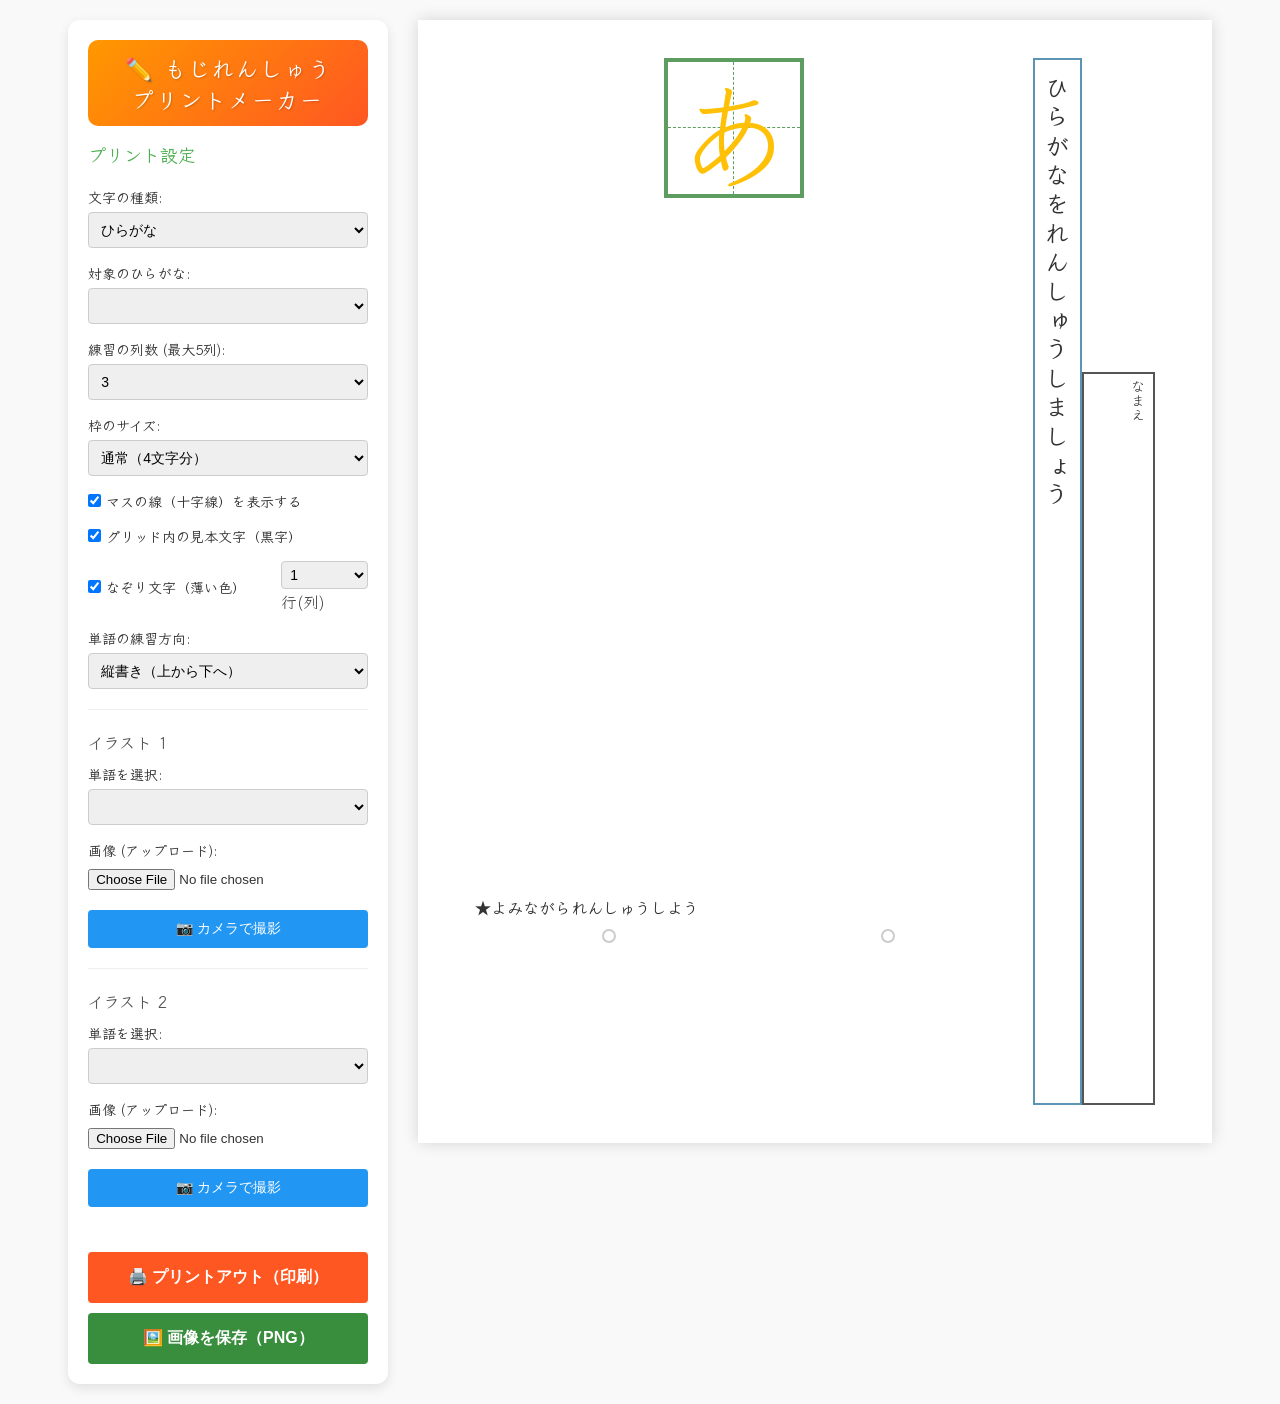
==== index.html @ fe20fd1c "fix: make PNG saving reliable on iPad" ====
<!DOCTYPE html>
<html lang="ja">
<head>
    <meta charset="UTF-8">
    <meta name="viewport" content="width=device-width, initial-scale=1.0">
    <title>ひらがな・カタカナ れんしゅうプリント作成ツール</title>
    <!-- Use Google Fonts for textbook-like appearance -->
    <link href="https://fonts.googleapis.com/css2?family=Klee+One:wght@400;600&display=swap" rel="stylesheet">
    <link rel="stylesheet" href="style.css">
</head>
<body>
    <!-- Mobile Settings Toggle Button -->
    <button id="mobile-settings-toggle" class="no-print" onclick="toggleMobileSettings()">⚙️</button>

    <!-- Control Panel -->
    <div id="control-panel" class="no-print">
        <button id="mobile-close-btn" onclick="toggleMobileSettings()" style="display:none;">✕ 設定を閉じる</button>
        <h1 class="app-title">✏️ もじれんしゅう<br>プリントメーカー</h1>
        <h2>プリント設定</h2>
        
        <div class="control-group">
            <label for="char-mode">文字の種類:</label>
            <select id="char-mode">
                <option value="hiragana" selected>ひらがな</option>
                <option value="katakana">カタカナ</option>
            </select>
        </div>

        <div class="control-group">
            <label for="target-char-select" id="target-char-label">対象のひらがな:</label>
            <select id="target-char-select"></select>
        </div>
        
        <div class="control-group">
            <label for="practice-cols">練習の列数 (最大5列):</label>
            <select id="practice-cols">
                <option value="1">1</option>
                <option value="2">2</option>
                <option value="3" selected>3</option>
                <option value="4">4</option>
                <option value="5">5</option>
            </select>
        </div>

        <div class="control-group">
            <label for="grid-size">枠のサイズ:</label>
            <select id="grid-size">
                <option value="normal" selected>通常（4文字分）</option>
                <option value="large">大きめ（2文字分）</option>
            </select>
        </div>

        <div class="control-group">
            <label><input type="checkbox" id="grid-style" checked> マスの線（十字線）を表示する</label>
        </div>

        <div class="control-group">
            <label><input type="checkbox" id="show-sample" checked> グリッド内の見本文字（黒字）</label>
        </div>
        <div class="control-group" style="display: flex; align-items: center; justify-content: space-between;">
            <label style="margin-bottom: 0;"><input type="checkbox" id="show-trace" checked> なぞり文字（薄い色）</label>
            <div>
                <select id="trace-cols" style="padding: 4px; border: 1px solid #ccc; border-radius: 4px; margin-right: 5px;">
                    <option value="1" selected>1</option>
                    <option value="2">2</option>
                    <option value="3">3</option>
                    <option value="4">4</option>
                    <option value="5">5</option>
                </select>行(列)
            </div>
        </div>

        <div class="control-group">
            <label for="practice-direction">単語の練習方向:</label>
            <select id="practice-direction">
                <option value="vertical" selected>縦書き（上から下へ）</option>
                <option value="horizontal">横書き（左から右へ）</option>
            </select>
        </div>
        
        <hr>
        
        <div class="word-group">
            <h3>イラスト 1</h3>
            <div class="control-group">
                <label>単語を選択:</label>
                <select id="word1-select"></select>
                <input type="text" id="word1-custom" maxlength="6" placeholder="ひらがな6文字まで" style="display:none; margin-top:5px;">
            </div>
            <div class="control-group">
                <label>画像 (アップロード):</label>
                <input type="file" id="image1-upload" accept="image/*">
            </div>
            <div class="control-group">
                <button class="camera-btn" data-target="1">📷 カメラで撮影</button>
            </div>
        </div>

        <hr>
        
        <div class="word-group">
            <h3>イラスト 2</h3>
            <div class="control-group">
                <label>単語を選択:</label>
                <select id="word2-select"></select>
                <input type="text" id="word2-custom" maxlength="6" placeholder="ひらがな6文字まで" style="display:none; margin-top:5px;">
            </div>
            <div class="control-group">
                <label>画像 (アップロード):</label>
                <input type="file" id="image2-upload" accept="image/*">
            </div>
            <div class="control-group">
                <button class="camera-btn" data-target="2">📷 カメラで撮影</button>
            </div>
        </div>
        
        <button id="print-btn" onclick="printViaImage()">🖨️ プリントアウト（印刷）</button>
        <button id="pdf-btn" onclick="exportImage()">🖼️ 画像を保存（PNG）</button>
    </div>

    <!-- Worksheet A4 Container -->
    <div class="page a4" id="worksheet">
        <div class="page-layout">
            
            <!-- Left Main Area -->
            <div class="main-content">
                <!-- Top Header: Big Character + Group -->
                <div class="top-section">
                    <div class="big-char-box">
                        <div class="big-char-grid-bg">
                            <div class="grid-line-h"></div>
                            <div class="grid-line-v"></div>
                        </div>
                        <span id="big-char">あ</span>
                    </div>
                    <div class="char-group" id="char-group-display">
                        <!-- Gen dynamic char group -->
                    </div>
                </div>
                
                <!-- Middle Practice Grids -->
                <div class="practice-grids-wrapper">
                    <!-- Dynamic -->
                    <div class="practice-grids-container" id="practice-grids-container"></div>
                </div>

                <!-- Bottom Words Area -->
                <div class="bottom-section">
                    <div class="instruction">★よみながられんしゅうしよう</div>
                    <div class="words-container">
                        <div class="word-item">
                            <img id="word1-img" src="" alt="">
                            <div class="word-practice-area" id="word1-practice"></div>
                        </div>
                        <div class="word-item">
                            <img id="word2-img" src="" alt="">
                            <div class="word-practice-area" id="word2-practice"></div>
                        </div>
                    </div>
                </div>
            </div>

            <!-- Right Sidebar Area -->
            <div class="sidebar">
                <div class="title-vertical" id="title-vertical">ひらがなをれんしゅうしましょう</div>
                <div class="name-box">
                    <div class="name-label">なまえ</div>
                </div>
            </div>
            
        </div>
    </div>

    <!-- Camera Modal Overlay -->
    <div id="camera-overlay" class="no-print" style="display:none;">
        <div class="camera-modal">
            <h3>写真を撮る</h3>
            <video id="live-video" autoplay playsinline></video>
            <div class="camera-controls">
                <button id="capture-btn">📸 撮影する</button>
                <button id="cancel-camera-btn">キャンセル</button>
            </div>
        </div>
    </div>
    
    <canvas id="camera-canvas" style="display:none;"></canvas>

    <script src="https://cdnjs.cloudflare.com/ajax/libs/html2canvas/1.4.1/html2canvas.min.js"></script>
    <script src="data.js"></script>
    <script src="script.js"></script>
</body>
</html>
---- style.css ----
:root {
    --primary-bg: #f9f9f9;
    --paper-bg: #fff;
    --grid-line-color: #5d9e60; /* Darkened from #8FCC90 to drastically improve dash visibility */
    --text-color: #333;
    --trace-color1: #a0c4ff;
    --trace-color2: #e1b382;
    --trace-color3: #c2c2c2;
    --grid-size: 70px; 
}

/* iPad向け画像保存ダイアログ */
.save-dialog-overlay {
    position: fixed;
    inset: 0;
    z-index: 100000;
    display: flex;
    align-items: center;
    justify-content: center;
    padding: 20px;
    background: rgba(0, 0, 0, 0.62);
    -webkit-overflow-scrolling: touch;
}

.save-dialog {
    width: min(620px, 100%);
    max-height: calc(100vh - 40px);
    max-height: calc(100dvh - 40px);
    overflow: auto;
    padding: 22px;
    border-radius: 18px;
    background: #fff;
    color: #333;
    text-align: center;
    box-shadow: 0 16px 50px rgba(0, 0, 0, 0.3);
}

.save-dialog h2 {
    margin: 0 0 10px;
}

.save-dialog p {
    line-height: 1.6;
}

.save-preview {
    display: block;
    width: auto;
    max-width: 100%;
    max-height: 42vh;
    margin: 16px auto;
    border: 1px solid #ccc;
    background: #fff;
    object-fit: contain;
    -webkit-touch-callout: default;
}

.save-dialog-actions {
    display: flex;
    flex-wrap: wrap;
    justify-content: center;
    gap: 10px;
}

.save-dialog-actions button {
    min-height: 48px;
    padding: 10px 18px;
    font-size: 16px;
    touch-action: manipulation;
}

.save-share-btn {
    background: #1976d2;
    color: #fff;
}

.save-status {
    min-height: 1.6em;
    margin-bottom: 0;
    color: #b33;
    font-weight: bold;
}

* {
    box-sizing: border-box;
    margin: 0;
    padding: 0;
}

body {
    background-color: var(--primary-bg);
    font-family: 'UD デジタル 教科書体 NK-B', 'UD Digi Kyokasho NK-B', 'UDDigiKyokashoN-B', 'Klee One', 'Yu Gothic', sans-serif;
    color: var(--text-color);
    display: flex;
    justify-content: center;
    align-items: flex-start;
    padding: 20px;
}

/* Control Panel */
#control-panel {
    background: white;
    padding: 20px;
    border-radius: 12px;
    box-shadow: 0 4px 12px rgba(0,0,0,0.1);
    width: 320px;
    margin-right: 30px;
    flex-shrink: 0;
    position: sticky;
    top: 20px;
}

.app-title {
    font-size: 22px;
    text-align: center;
    color: #fff;
    background: linear-gradient(135deg, #FF9800, #FF5722);
    padding: 12px 10px;
    border-radius: 10px;
    margin-bottom: 15px;
    line-height: 1.4;
    letter-spacing: 2px;
    text-shadow: 1px 1px 2px rgba(0,0,0,0.2);
}

#control-panel h2 {
    margin-bottom: 20px;
    font-size: 18px;
    color: #4CAF50;
}

#control-panel h3 {
    font-size: 16px;
    margin-bottom: 10px;
    color: #555;
}

.control-group {
    margin-bottom: 15px;
}

.control-group label {
    display: block;
    margin-bottom: 5px;
    font-size: 14px;
    font-weight: bold;
}

.control-group input[type="text"],
.control-group input[type="number"],
.control-group select {
    width: 100%;
    padding: 8px;
    border: 1px solid #ccc;
    border-radius: 4px;
    font-size: 14px;
}

hr {
    border: none;
    border-top: 1px solid #eee;
    margin: 20px 0;
}

button {
    background-color: #4CAF50;
    color: white;
    border: none;
    padding: 10px 15px;
    border-radius: 4px;
    cursor: pointer;
    font-size: 14px;
    width: 100%;
    margin-top: 5px;
    transition: background 0.2s;
}

button:hover {
    background-color: #45a049;
}

.camera-btn {
    background-color: #2196F3;
}
.camera-btn:hover { background-color: #1976D2; }

#print-btn {
    margin-top: 30px;
    font-size: 16px;
    font-weight: bold;
    padding: 15px;
    background-color: #FF5722;
}
#print-btn:hover { background-color: #E64A19; }

#pdf-btn {
    margin-top: 10px;
    font-size: 16px;
    font-weight: bold;
    padding: 15px;
    background-color: #388E3C;
}
#pdf-btn:hover { background-color: #2E7D32; }

/* A4 Page Setup */
.page.a4 {
    width: 210mm;
    height: 297mm;
    background: var(--paper-bg);
    box-shadow: 0 0 15px rgba(0,0,0,0.15);
    overflow: hidden;
    position: relative;
    flex-shrink: 0;
    transform-origin: top left;
    transform: scale(var(--worksheet-scale, 1));
    margin-bottom: calc(-297mm * (1 - var(--worksheet-scale, 1)));
    margin-right: calc(-210mm * (1 - var(--worksheet-scale, 1)));
}

.page-layout {
    display: flex;
    width: 100%;
    height: 100%;
    padding: 10mm 15mm 10mm 15mm;
}

/* Left Main Content */
.main-content {
    flex: 1;
    display: flex;
    flex-direction: column;
}

/* Header/Top Area */
.top-section {
    display: flex;
    align-items: flex-start;
    justify-content: center;
    margin-bottom: 15px;
}

.big-char-box {
    width: 140px;
    height: 140px;
    border: 4px solid var(--grid-line-color);
    position: relative;
    display: flex;
    justify-content: center;
    align-items: center;
    margin-right: 30px;
    flex-shrink: 0;
}

/* Background Cross Dashed Lines - 実DOM要素を使用（html2canvas互換） */
.big-char-grid-bg,
.practice-grid-box-bg {
    position: absolute;
    top: 0; left: 0; right: 0; bottom: 0;
    pointer-events: none;
}
/* Horizontal dashed line */
.grid-line-h {
    position: absolute;
    top: 50%;
    left: 0;
    right: 0;
    height: 0;
    border-top: 1.5px dashed var(--grid-line-color);
    margin-top: -0.75px;
    pointer-events: none;
}
/* Vertical dashed line */
.grid-line-v {
    position: absolute;
    left: 50%;
    top: 0;
    bottom: 0;
    width: 0;
    border-left: 1.5px dashed var(--grid-line-color);
    margin-left: -0.75px;
    pointer-events: none;
}

/* =============================================
   Grid Style Toggles
   ============================================= */
.grid-style-box .grid-line-h,
.grid-style-box .grid-line-v {
    display: none !important;
}

.grid-style-none .grid-line-h,
.grid-style-none .grid-line-v,
.grid-style-none .practice-grid-box-bg {
    display: none !important;
}

.grid-style-none .big-char-box,
.grid-style-none .practice-col,
.grid-style-none .practice-grid-box,
.grid-style-none .word-practice-row,
.grid-style-none .word-practice-row .practice-grid-box {
    border: none !important;
}

.big-char-box span#big-char {
    font-size: 115px;
    color: #FFC107; /* The large one in the example is yellow with an outline, let's keep it simple or orange */
    z-index: 1;
    line-height: 1;
}

.char-group {
    display: flex;
    flex-direction: column;
    font-size: 32px;
    color: #F57C00;
    line-height: 1.2;
    margin-top: 5px;
    font-weight: 600;
}

.char-group span {
    text-align: center;
}

.char-group span.highlighted {
    display: inline-block;
    width: 44px;
    height: 44px;
    line-height: 44px;
    border-radius: 50%;
    background-color: #FFCCBC;
    border: 2px solid #333;
    color: #D84315;
}

/* Practice Grids Wrapper */
.practice-grids-wrapper {
    flex: 1;
    display: flex;
    justify-content: flex-start;
    margin-bottom: 15px;
}

/* Each Column Wrapper */
.practice-grids-container {
    display: flex;
    gap: 15px; /* space between columns */
    padding: 5px;
    flex-direction: row-reverse; /* Japanese vertical writing goes Right to Left */
    align-items: flex-start; /* Stop columns from stretching vertically */
}

/* A single practice column (vertical) */
.practice-col {
    display: flex;
    flex-direction: column;
    border: 2px solid var(--grid-line-color);
    height: max-content;
}

.practice-grid-box {
    width: var(--grid-size);
    height: var(--grid-size);
    border-bottom: 2px solid var(--grid-line-color);
    position: relative;
    display: flex;
    justify-content: center;
    align-items: center;
    flex-shrink: 0;
}
.practice-grid-box:last-child {
    border-bottom: none;
}

.practice-char {
    font-size: 50px;
    z-index: 1;
    font-weight: 600;
    position: absolute;
    top: 50%;
    left: 50%;
    transform: translate(-50%, -50%);
    line-height: 1;
    text-align: center;
}
.trace-sample { color: var(--text-color); } /* Black for sample */
.trace-1 { color: #c0c0c0; } /* light grey */
.trace-2 { color: #c0c0c0; } /* light grey */
.trace-3 { color: #c0c0c0; } /* light grey */
.trace-empty { display: none; }

/* Vertical text: rotate prolonged sound mark (ー) for vertical writing */
.practice-char.vertical-text.is-chouon {
    transform: translate(-50%, -50%) rotate(90deg);
}

/* Bottom Section */
.bottom-section {
    min-height: 200px;
    display: flex;
    flex-direction: column;
    margin-bottom: 10px;
}

.instruction {
    font-weight: bold;
    font-size: 16px;
    margin-bottom: 10px;
}

.words-container {
    display: flex;
    flex-direction: row;
    flex-wrap: nowrap;
    gap: 10px;
    align-items: flex-start;
    justify-content: space-around;
    flex: 1;
}

.word-item {
    display: flex;
    flex-direction: column;
    align-items: center;
    gap: 5px;
}

.word-item img {
    max-width: 100px;
    max-height: 60px;
    object-fit: contain;
    border: 2px solid #ccc;
    border-radius: 8px;
    padding: 5px;
    background: white;
}

.word-practice-area {
    display: flex;
    flex-direction: row-reverse;
    gap: 5px;
    align-items: flex-start;
}
.word-practice-row {
    display: flex;
    flex-direction: row;
    border: 2px solid var(--grid-line-color);
    width: max-content;
}
.word-practice-row .practice-grid-box {
    border-bottom: none;
    border-right: 2px solid var(--grid-line-color);
}

.sidebar {
    width: 35mm;
    display: flex;
    justify-content: space-between;
    padding-left: 10px;
}

.title-vertical {
    writing-mode: vertical-rl;
    text-orientation: upright;
    font-size: 24px;
    font-weight: bold;
    letter-spacing: 5px;
    border: 2px solid #5C94B3;
    padding: 15px 5px;
    color: #333;
    height: 100%;
}

.name-box {
    width: 80px;
    height: 70%;
    border: 2px solid #555;
    align-self: flex-end;
    display: flex;
    flex-direction: column;
}

.name-label {
    font-size: 14px;
    padding: 5px;
    text-align: center;
    writing-mode: vertical-rl;
    text-orientation: upright;
}

/* Modal */
#camera-overlay {
    position: fixed;
    top: 0; left: 0; right: 0; bottom: 0;
    background: rgba(0,0,0,0.8);
    display: flex;
    justify-content: center;
    align-items: center;
    z-index: 1000;
}
.camera-modal {
    background: white;
    padding: 20px;
    border-radius: 12px;
    text-align: center;
}
video#live-video {
    width: 100%;
    max-width: 400px;
    border-radius: 8px;
    margin: 15px 0;
    transform: scaleX(-1);
}
.camera-controls {
    display: flex;
    gap: 10px;
    justify-content: center;
}
#cancel-camera-btn {
    background-color: #9e9e9e;
}

/* Print Styles */
@media print {
    @page {
        size: A4 portrait;
        margin: 0;
    }
    .no-print { display: none !important; }
    body {
        background: transparent;
        margin: 0;
        padding: 0;
        width: 210mm;
        height: 297mm;
    }
    .page.a4 {
        margin: 0;
        border: none;
        box-shadow: none;
        width: 210mm;
        height: 297mm;
        overflow: hidden;
        page-break-inside: avoid;
        page-break-after: avoid;
    }
}

/* =============================================
   Large Grid Mode
   ============================================= */
.large-grid {
    --grid-size: 140px;
}

.large-grid .big-char-box {
    width: 180px;
    height: 180px;
}

.large-grid .big-char-box span#big-char {
    font-size: 150px;
}

.large-grid .char-group {
    font-size: 40px;
}

.large-grid .char-group span.highlighted {
    width: 52px;
    height: 52px;
    line-height: 52px;
}

.large-grid .practice-char {
    font-size: 100px;
}

.large-grid .bottom-section {
    --grid-size: 90px;
}

.large-grid .bottom-section .practice-char {
    font-size: 65px;
}

.large-grid .word-item img {
    max-width: 140px;
    max-height: 90px;
}

.large-grid .words-container {
    justify-content: center;
}

.large-grid .instruction {
    font-size: 20px;
}

/* =============================================
   Mobile Toggle Button (hidden on desktop)
   ============================================= */
#mobile-settings-toggle {
    display: none;
    position: fixed;
    bottom: 20px;
    right: 20px;
    z-index: 999;
    width: 60px;
    height: 60px;
    border-radius: 50%;
    background: linear-gradient(135deg, #FF9800, #FF5722);
    color: white;
    font-size: 28px;
    border: none;
    box-shadow: 0 4px 15px rgba(255, 87, 34, 0.4);
    cursor: pointer;
    align-items: center;
    justify-content: center;
    transition: transform 0.2s, box-shadow 0.2s;
}

#mobile-settings-toggle:hover {
    transform: scale(1.1);
    box-shadow: 0 6px 20px rgba(255, 87, 34, 0.5);
}

/* =============================================
   Mobile Responsive Styles
   ============================================= */
@media screen and (max-width: 820px) {
    body {
        flex-direction: column;
        align-items: flex-start;
        padding: 10px;
    }

    #mobile-settings-toggle {
        display: flex;
    }

    #control-panel {
        position: fixed;
        top: 0;
        left: 0;
        right: 0;
        bottom: 0;
        width: 100%;
        height: 100%;
        margin: 0;
        border-radius: 0;
        z-index: 998;
        overflow-y: auto;
        display: none;
        padding: 20px 20px 100px 20px;
        box-shadow: none;
    }

    #control-panel.mobile-open {
        display: block;
    }

    #mobile-close-btn {
        display: block;
        position: sticky;
        top: 0;
        background: #f44336;
        color: white;
        border: none;
        padding: 12px;
        font-size: 16px;
        font-weight: bold;
        width: 100%;
        border-radius: 8px;
        margin-bottom: 15px;
        cursor: pointer;
        z-index: 10;
    }

    .page.a4 {
        box-shadow: 0 0 8px rgba(0,0,0,0.1);
    }

    .practice-grids-container {
        overflow-x: auto;
    }

    .bottom-section {
        min-height: auto;
    }
}
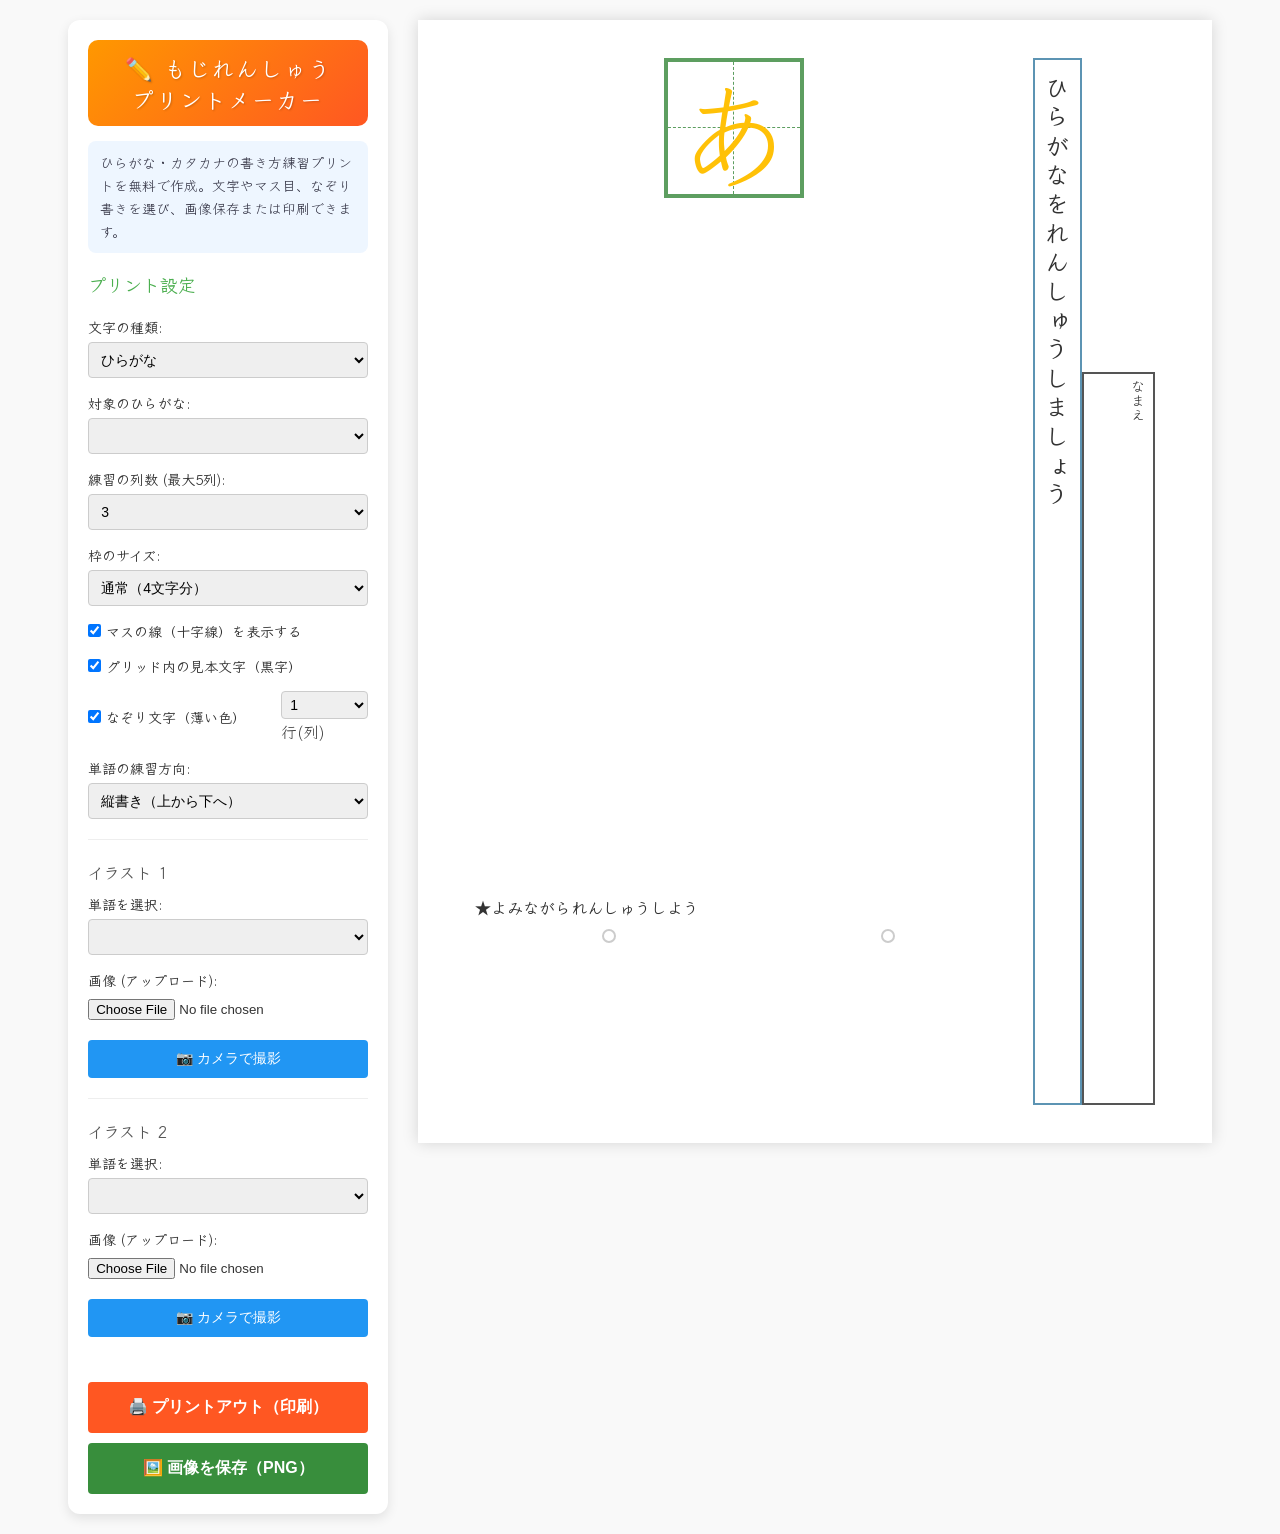
==== commit c28e442f: "feat: add search engine metadata and sitemap" ====
--- a/index.html
+++ b/index.html
@@ -3,7 +3,44 @@
 <head>
     <meta charset="UTF-8">
     <meta name="viewport" content="width=device-width, initial-scale=1.0">
-    <title>ひらがな・カタカナ れんしゅうプリント作成ツール</title>
+    <title>ひらがな・カタカナ練習プリントメーカー｜無料で作成・保存</title>
+    <meta name="description" content="ひらがな・カタカナの書き方練習プリントを無料で作成できるWebアプリです。文字、マス目、なぞり書き、単語イラストを選び、PNG保存や印刷ができます。">
+    <meta name="robots" content="index, follow, max-image-preview:large">
+    <link rel="canonical" href="https://kakikata-printmaker-jp.pages.dev/">
+    <meta property="og:type" content="website">
+    <meta property="og:locale" content="ja_JP">
+    <meta property="og:site_name" content="もじれんしゅうプリントメーカー">
+    <meta property="og:title" content="ひらがな・カタカナ練習プリントメーカー">
+    <meta property="og:description" content="文字やマス目を選んで、書き方練習プリントを無料で作成・保存・印刷できます。">
+    <meta property="og:url" content="https://kakikata-printmaker-jp.pages.dev/">
+    <meta name="twitter:card" content="summary">
+    <meta name="theme-color" content="#1976d2">
+    <script type="application/ld+json">
+    {
+      "@context": "https://schema.org",
+      "@graph": [
+        {
+          "@type": "WebSite",
+          "@id": "https://kakikata-printmaker-jp.pages.dev/#website",
+          "url": "https://kakikata-printmaker-jp.pages.dev/",
+          "name": "もじれんしゅうプリントメーカー",
+          "inLanguage": "ja"
+        },
+        {
+          "@type": "WebApplication",
+          "@id": "https://kakikata-printmaker-jp.pages.dev/#app",
+          "url": "https://kakikata-printmaker-jp.pages.dev/",
+          "name": "ひらがな・カタカナ練習プリントメーカー",
+          "description": "ひらがな・カタカナの書き方練習プリントを無料で作成、PNG保存、印刷できるWebアプリです。",
+          "applicationCategory": "EducationalApplication",
+          "operatingSystem": "Web",
+          "browserRequirements": "JavaScriptを有効にしたモダンブラウザ",
+          "inLanguage": "ja",
+          "isAccessibleForFree": true
+        }
+      ]
+    }
+    </script>
     <!-- Use Google Fonts for textbook-like appearance -->
     <link href="https://fonts.googleapis.com/css2?family=Klee+One:wght@400;600&display=swap" rel="stylesheet">
     <link rel="stylesheet" href="style.css">
@@ -16,6 +53,7 @@
     <div id="control-panel" class="no-print">
         <button id="mobile-close-btn" onclick="toggleMobileSettings()" style="display:none;">✕ 設定を閉じる</button>
         <h1 class="app-title">✏️ もじれんしゅう<br>プリントメーカー</h1>
+        <p class="app-description">ひらがな・カタカナの書き方練習プリントを無料で作成。文字やマス目、なぞり書きを選び、画像保存または印刷できます。</p>
         <h2>プリント設定</h2>
         
         <div class="control-group">
--- a/style.css
+++ b/style.css
@@ -79,6 +79,17 @@
     margin-bottom: 0;
     color: #b33;
     font-weight: bold;
+}
+
+.app-description {
+    margin: 0 0 18px;
+    padding: 10px 12px;
+    border-radius: 8px;
+    background: #eef6ff;
+    color: #334;
+    font-size: 14px;
+    line-height: 1.65;
+    text-align: left;
 }
 
 * {
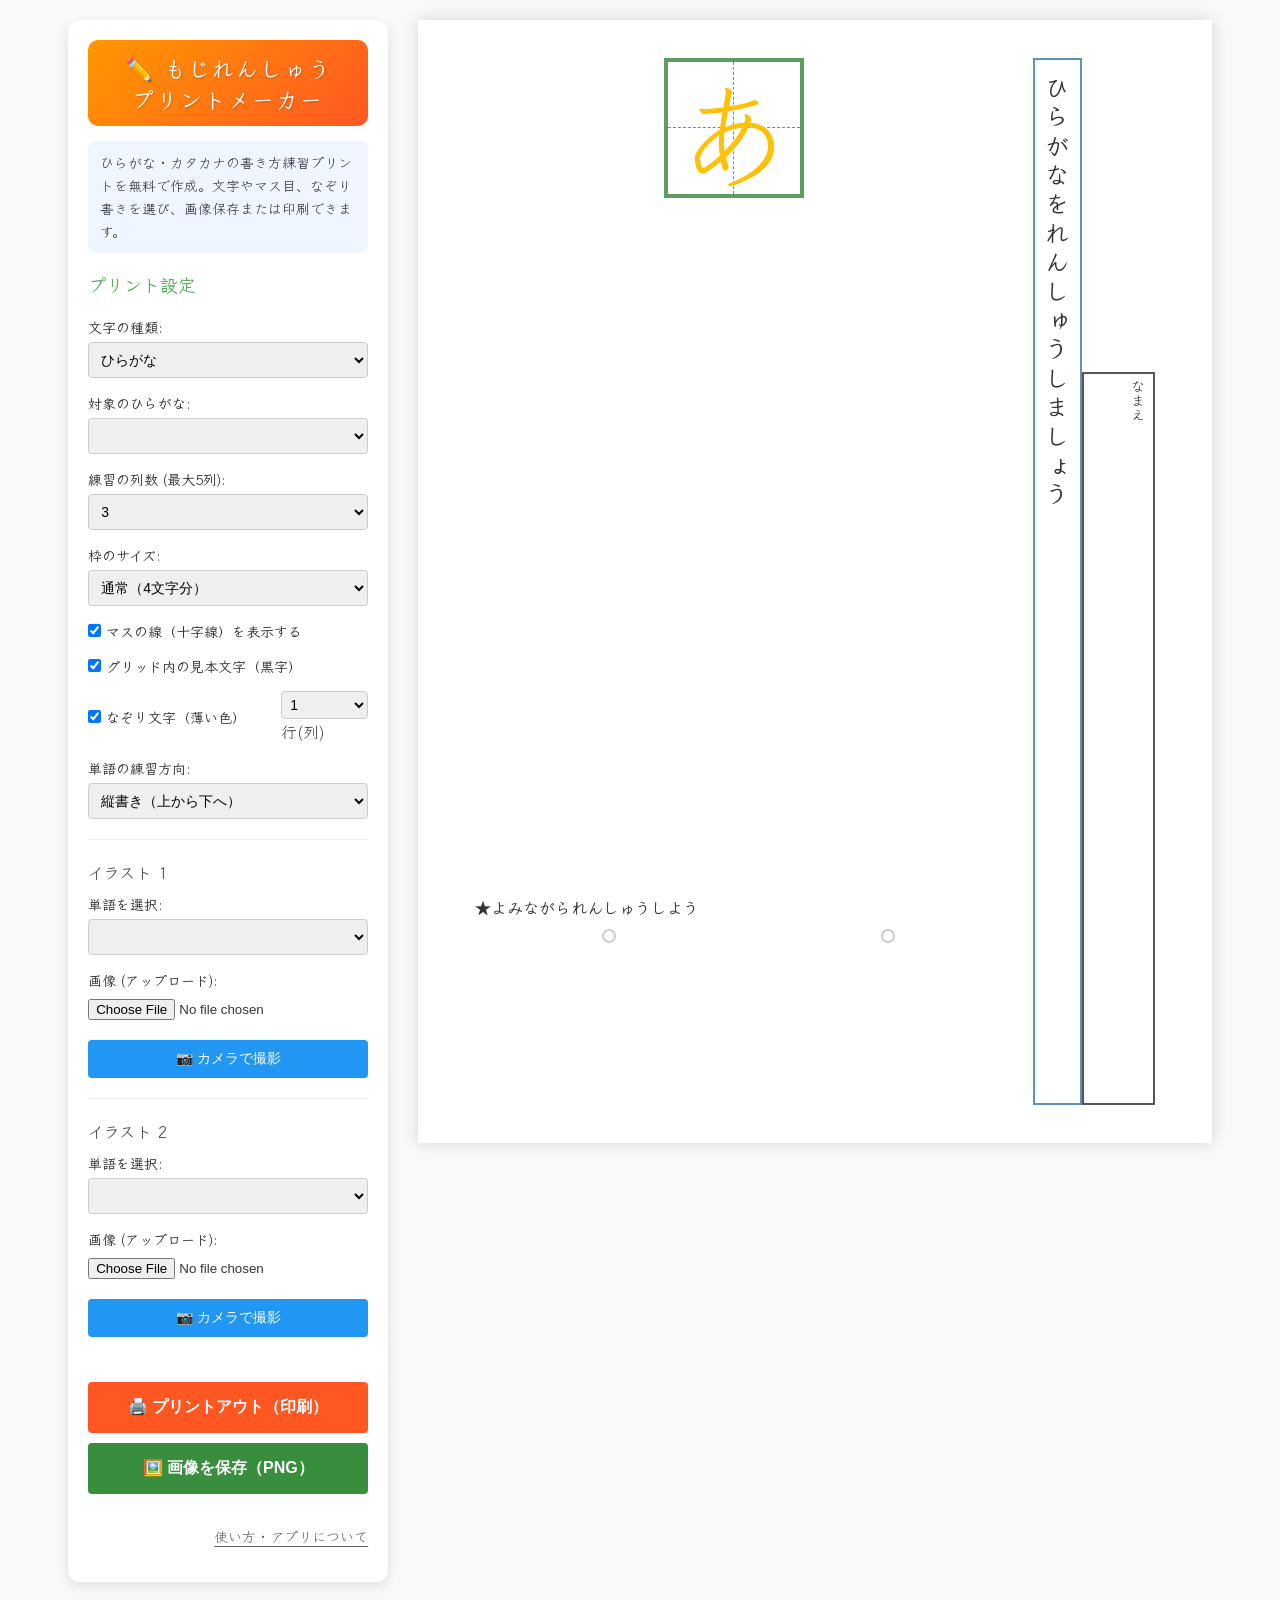
==== commit bf21ac6f: "Add app usage guide with creator credit and feedback contact" ====
--- a/index.html
+++ b/index.html
@@ -6,14 +6,27 @@
     <title>ひらがな・カタカナ練習プリントメーカー｜無料で作成・保存</title>
     <meta name="description" content="ひらがな・カタカナの書き方練習プリントを無料で作成できるWebアプリです。文字、マス目、なぞり書き、単語イラストを選び、PNG保存や印刷ができます。">
     <meta name="robots" content="index, follow, max-image-preview:large">
-    <link rel="canonical" href="https://kakikata-printmaker-jp.pages.dev/">
+    <meta name="google-site-verification" content="uvuz7iof0rL-Bqsj0ACYcSARCsML4HEEWbpfn5xOF10">
+    <link rel="canonical" href="https://kakikata-printmaker-jp-ewz.pages.dev/">
+    <link rel="icon" href="/favicon.ico?v=2" sizes="any">
+    <link rel="icon" type="image/png" sizes="48x48" href="/icons/icon-48.png?v=2">
+    <link rel="icon" type="image/png" sizes="192x192" href="/icons/icon-192.png?v=2">
+    <link rel="apple-touch-icon" sizes="180x180" href="/icons/icon-180.png?v=2">
+    <link rel="manifest" href="/manifest.webmanifest?v=2">
+    <meta name="apple-mobile-web-app-capable" content="yes">
+    <meta name="apple-mobile-web-app-status-bar-style" content="default">
+    <meta name="apple-mobile-web-app-title" content="もじプリント">
     <meta property="og:type" content="website">
     <meta property="og:locale" content="ja_JP">
     <meta property="og:site_name" content="もじれんしゅうプリントメーカー">
     <meta property="og:title" content="ひらがな・カタカナ練習プリントメーカー">
     <meta property="og:description" content="文字やマス目を選んで、書き方練習プリントを無料で作成・保存・印刷できます。">
-    <meta property="og:url" content="https://kakikata-printmaker-jp.pages.dev/">
+    <meta property="og:url" content="https://kakikata-printmaker-jp-ewz.pages.dev/">
+    <meta property="og:image" content="https://kakikata-printmaker-jp-ewz.pages.dev/icons/icon-512.png">
+    <meta property="og:image:width" content="512">
+    <meta property="og:image:height" content="512">
     <meta name="twitter:card" content="summary">
+    <meta name="twitter:image" content="https://kakikata-printmaker-jp-ewz.pages.dev/icons/icon-512.png">
     <meta name="theme-color" content="#1976d2">
     <script type="application/ld+json">
     {
@@ -21,15 +34,15 @@
       "@graph": [
         {
           "@type": "WebSite",
-          "@id": "https://kakikata-printmaker-jp.pages.dev/#website",
-          "url": "https://kakikata-printmaker-jp.pages.dev/",
+          "@id": "https://kakikata-printmaker-jp-ewz.pages.dev/#website",
+          "url": "https://kakikata-printmaker-jp-ewz.pages.dev/",
           "name": "もじれんしゅうプリントメーカー",
           "inLanguage": "ja"
         },
         {
           "@type": "WebApplication",
-          "@id": "https://kakikata-printmaker-jp.pages.dev/#app",
-          "url": "https://kakikata-printmaker-jp.pages.dev/",
+          "@id": "https://kakikata-printmaker-jp-ewz.pages.dev/#app",
+          "url": "https://kakikata-printmaker-jp-ewz.pages.dev/",
           "name": "ひらがな・カタカナ練習プリントメーカー",
           "description": "ひらがな・カタカナの書き方練習プリントを無料で作成、PNG保存、印刷できるWebアプリです。",
           "applicationCategory": "EducationalApplication",
@@ -153,7 +166,7 @@
         </div>
         
         <button id="print-btn" onclick="printViaImage()">🖨️ プリントアウト（印刷）</button>
-        <button id="pdf-btn" onclick="exportImage()">🖼️ 画像を保存（PNG）</button>
+        <button id="pdf-btn" onclick="exportImage()">🖼️ 画像を保存（PNG）</button><p style="margin:24px 0 8px;text-align:right;font-size:14px;font-weight:normal"><a href="about.html" style="color:inherit;opacity:.8;text-decoration:underline;text-underline-offset:4px;padding:8px 0;display:inline-block">使い方・アプリについて</a></p>
     </div>
 
     <!-- Worksheet A4 Container -->
